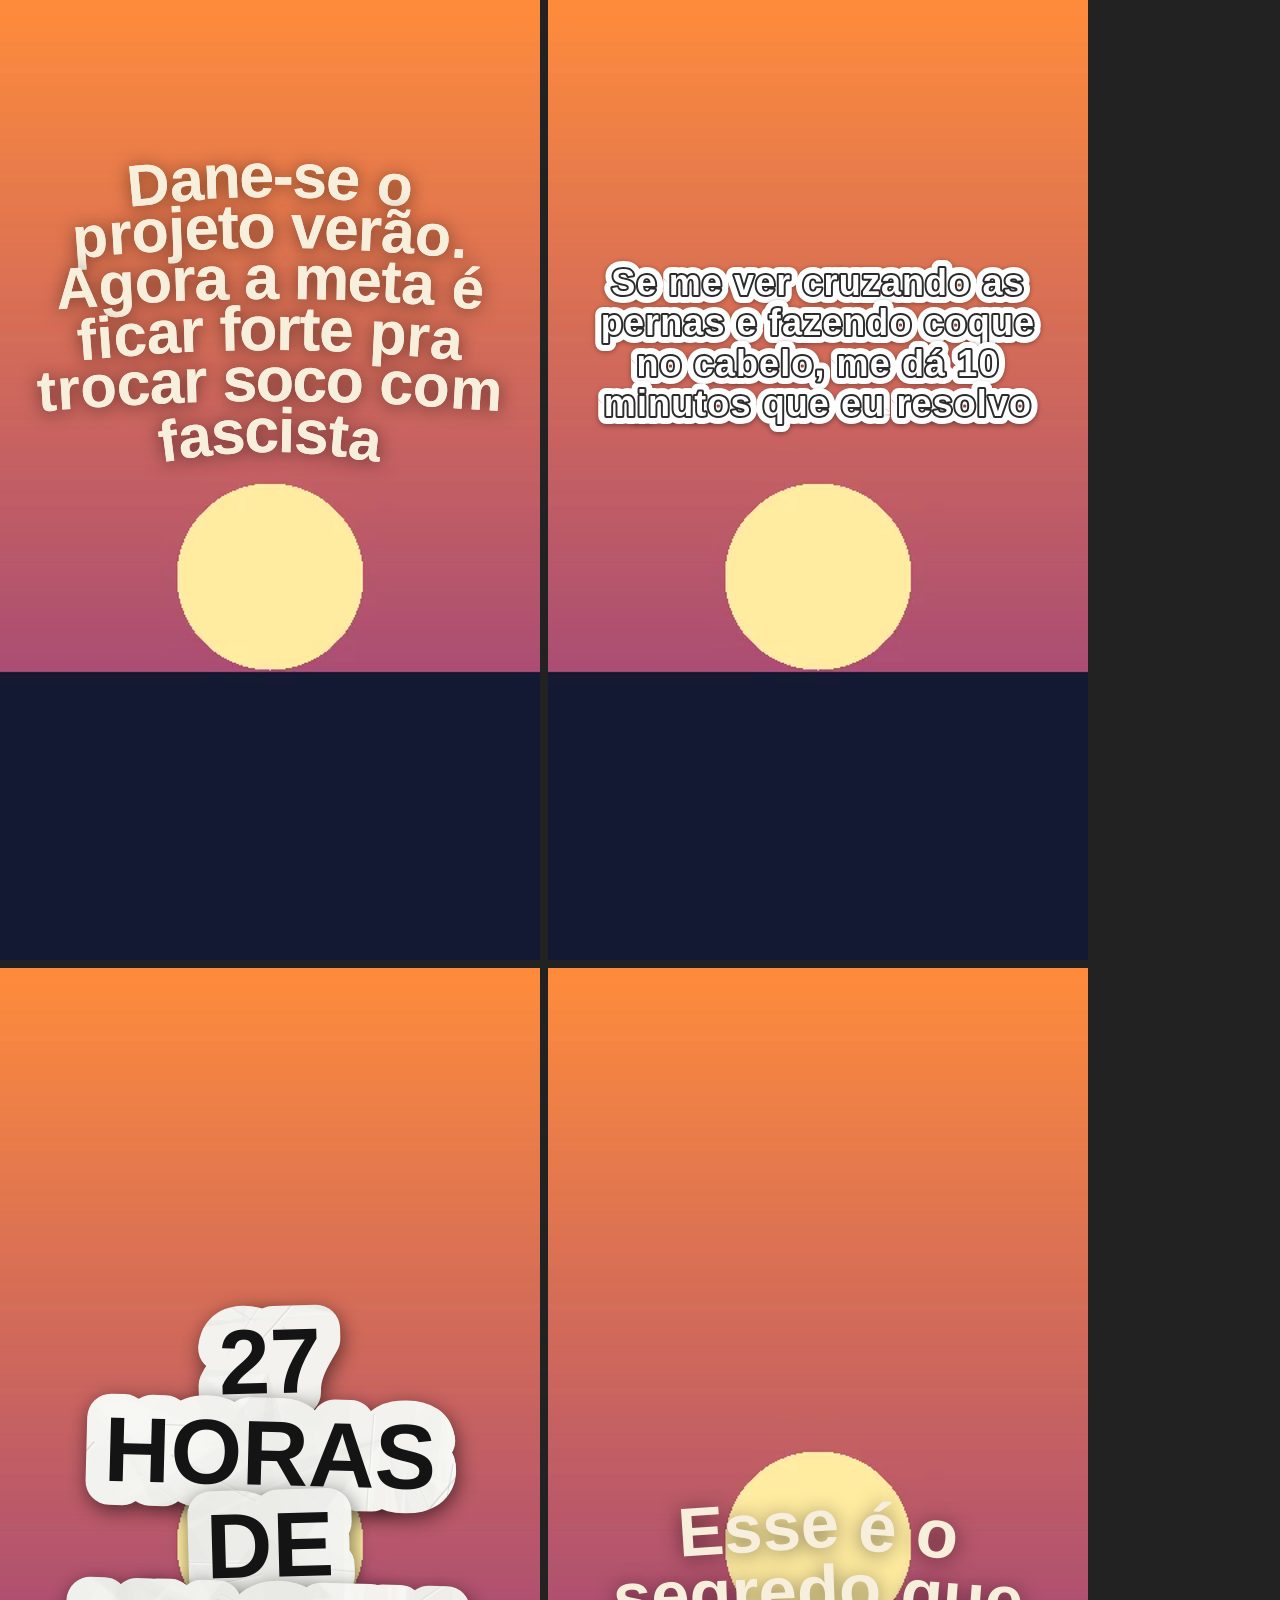
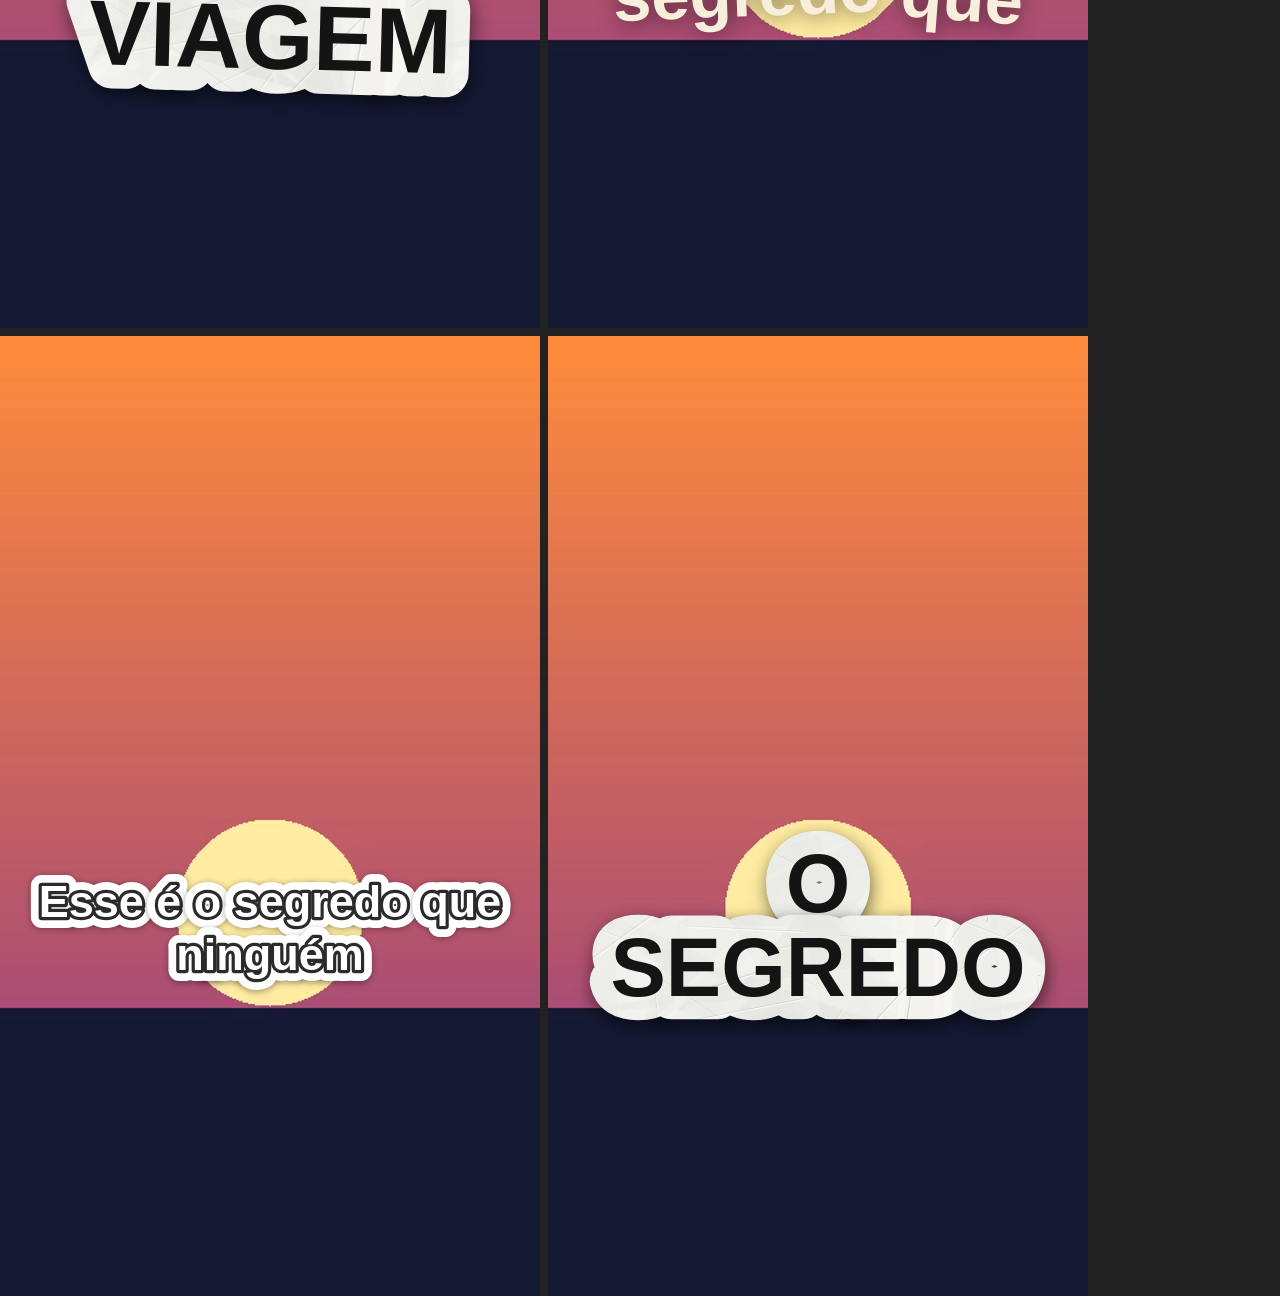
==== tests/t_textos.html @ 0cc743c4 "Versão 2.2: textos na tela nos estilos em alta - Serifa curvada (creme, linhas curvadas como lente)," ====
<!doctype html><meta charset="utf-8"><body style="margin:0;background:#222">
<div id="out" style="display:flex;flex-wrap:wrap;gap:8px"></div>
<script type="module">
import { drawTextBlock, drawCaption, groupWords, markEmphasis, ensureFonts, FONTS, TEXT_STYLES } from '../js/engine/captions.js';
await ensureFonts(Object.keys(FONTS));
const bg = new Image(); bg.src = 'bg.png'; await bg.decode();
const W = 540, H = 960, area = { x: W * 0.06, y: H * 0.12, w: W * 0.88, h: H * 0.7 };
const items = [
  ['block', 'serifa', 'Dane-se o projeto verão. Agora a meta é ficar forte pra trocar soco com fascista'],
  ['block', 'contorno', 'Se me ver cruzando as pernas e fazendo coque no cabelo, me dá 10 minutos que eu resolvo'],
  ['block', 'papel', '27 horas de viagem'],
  ['cap', 'serifa'], ['cap', 'contorno'], ['cap', 'papel'],
];
const words = 'Esse é o segredo que ninguém te conta sobre viajar barato'.split(' ').map((w, i) => ({ w, t0: i * 0.3, t1: i * 0.3 + 0.28 }));
for (const [k, id, txt] of items) {
  const c = document.createElement('canvas'); c.width = W; c.height = H; document.getElementById('out').append(c);
  const ctx = c.getContext('2d'); ctx.drawImage(bg, 0, 0, W, H);
  if (k === 'block') drawTextBlock(ctx, { text: txt, style: id, start: 0, dur: 99 }, 2, W, H, area);
  else drawCaption(ctx, groupWords(markEmphasis(words), id, W), 1.0, id, area, H * 0.62, {});
}
window.done = true;
</script>
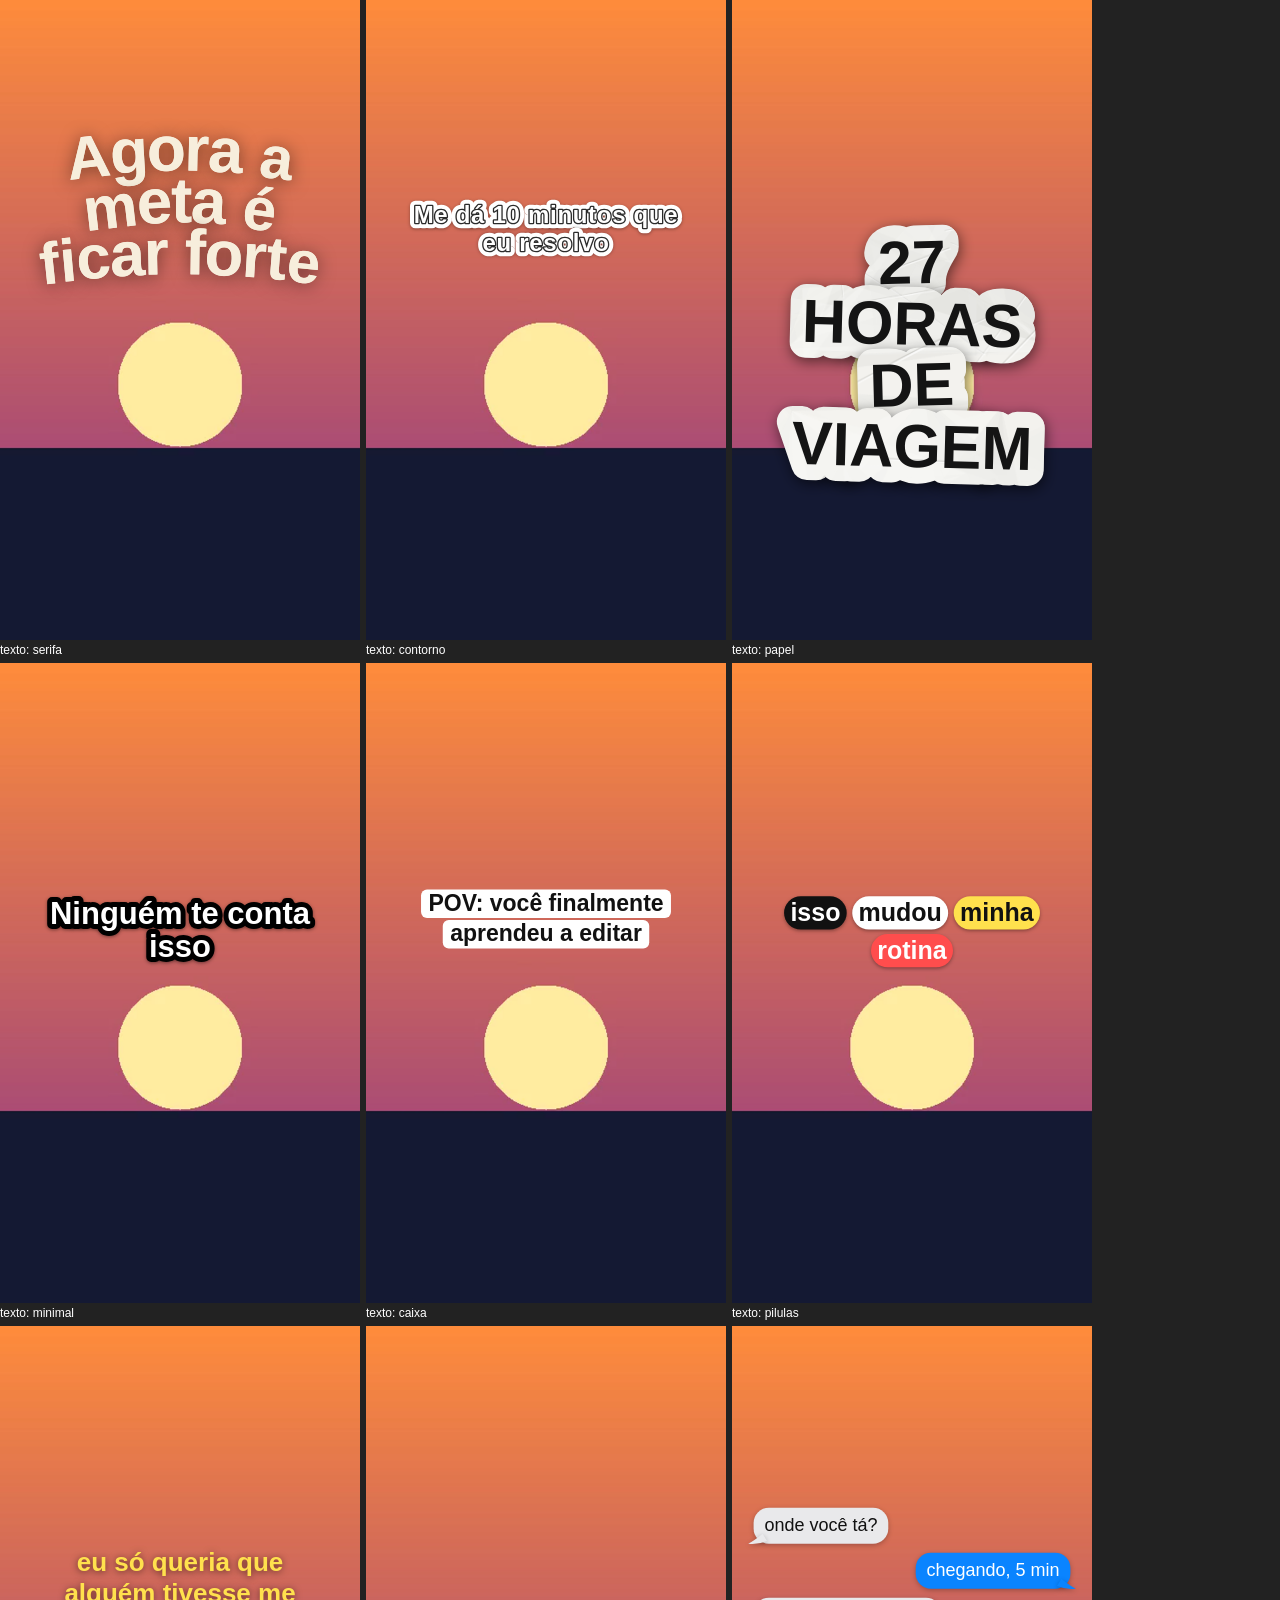
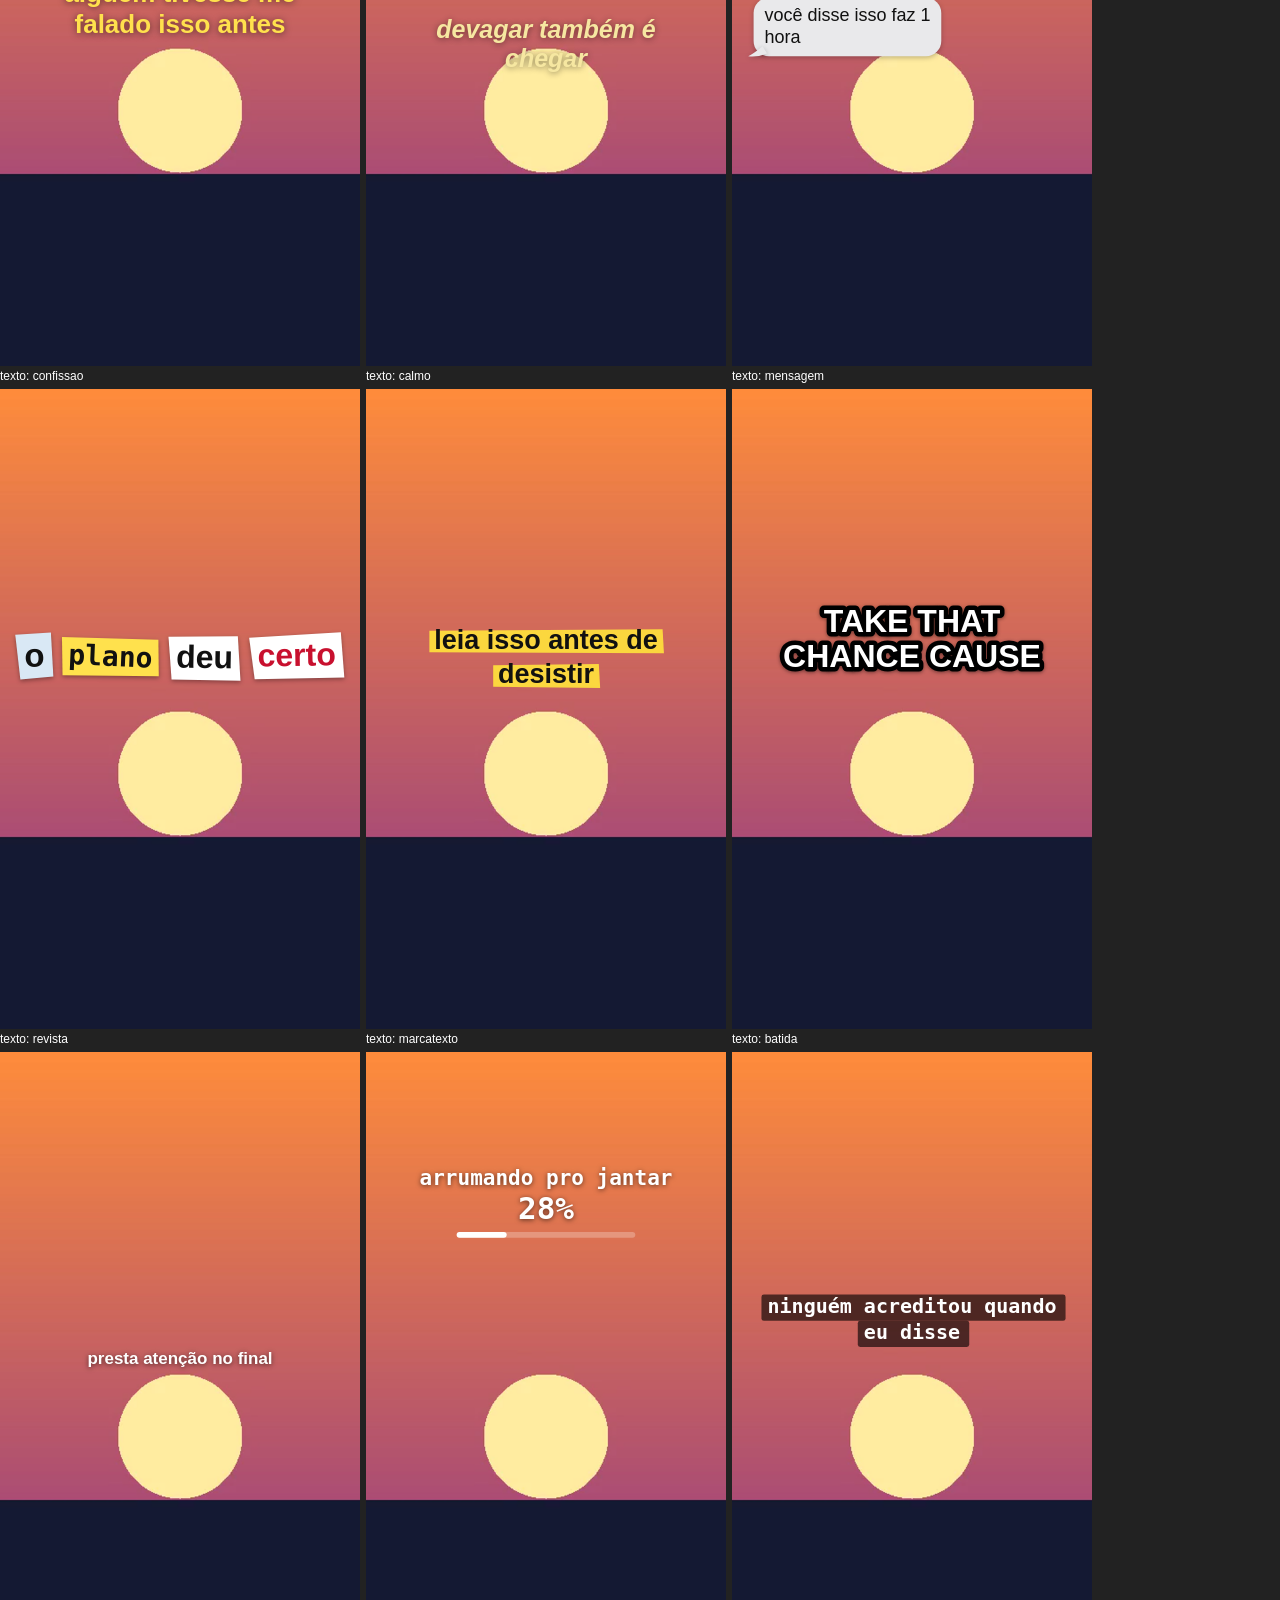
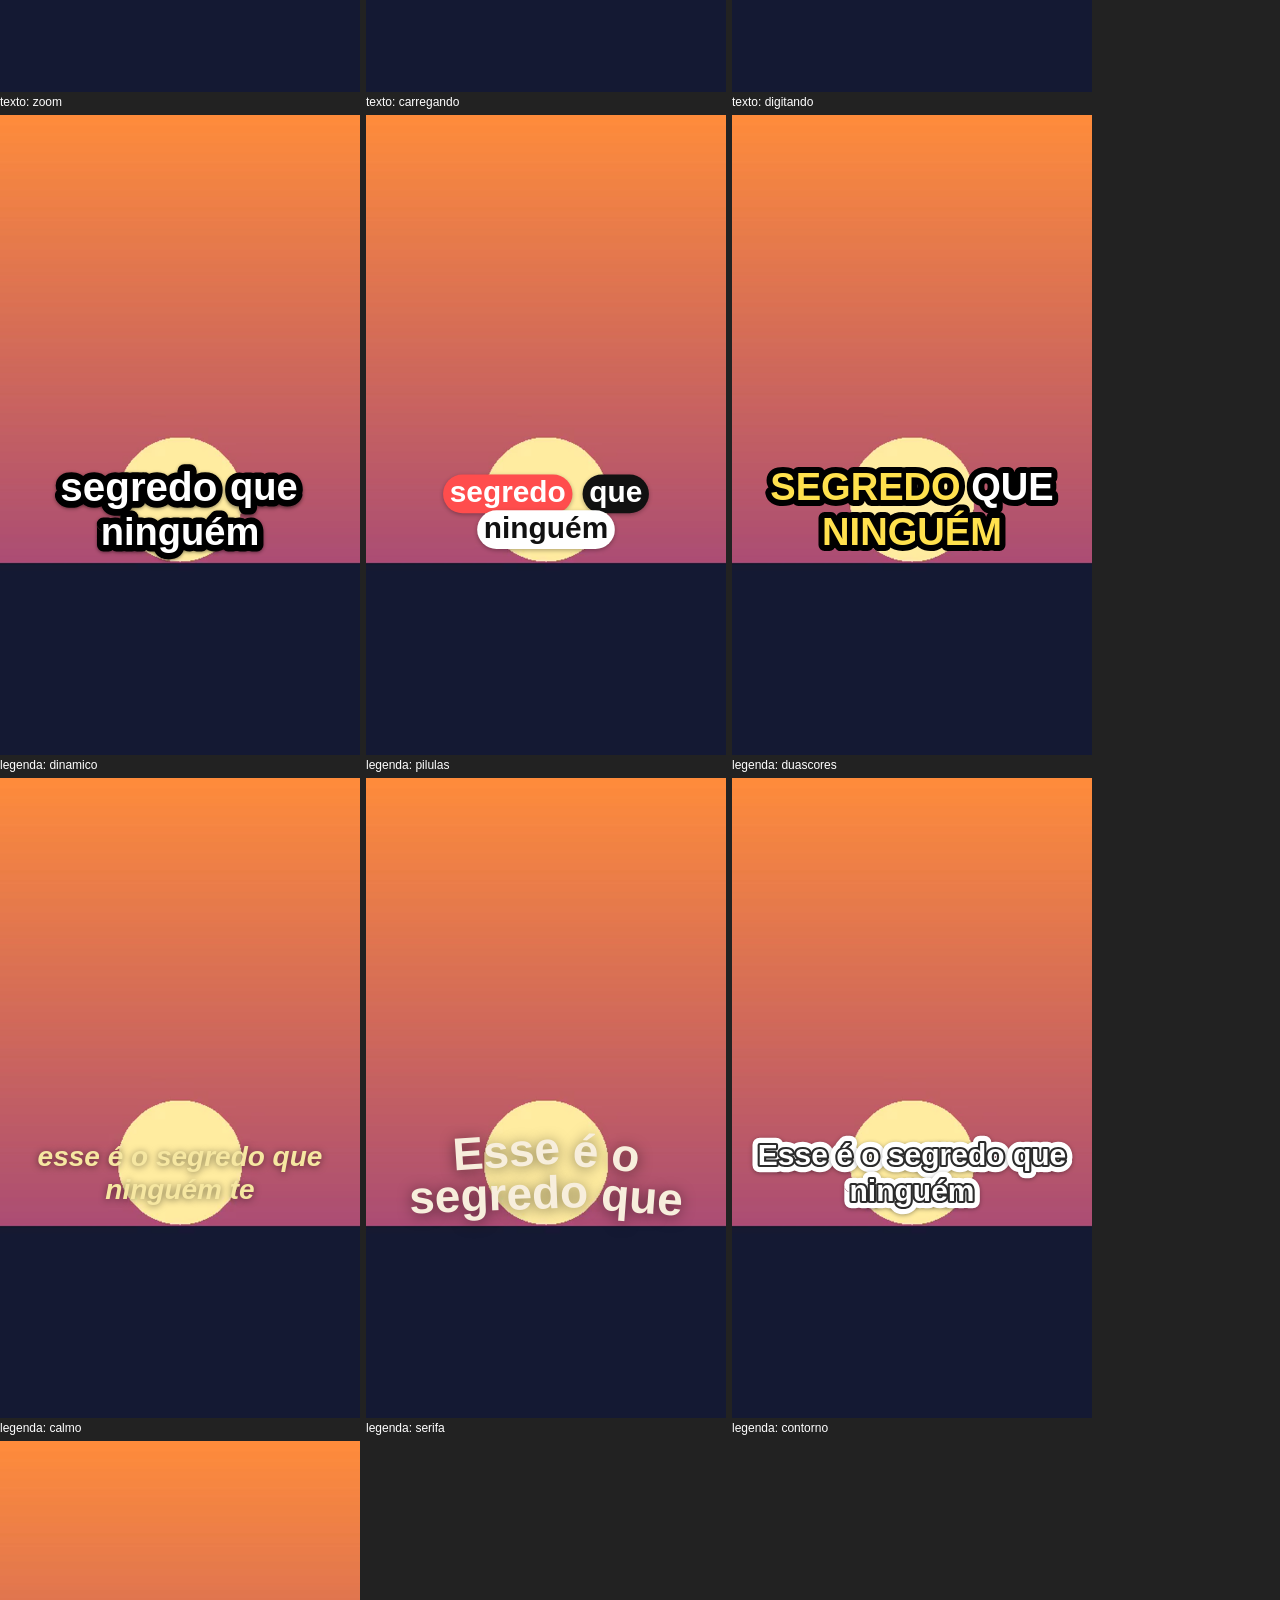
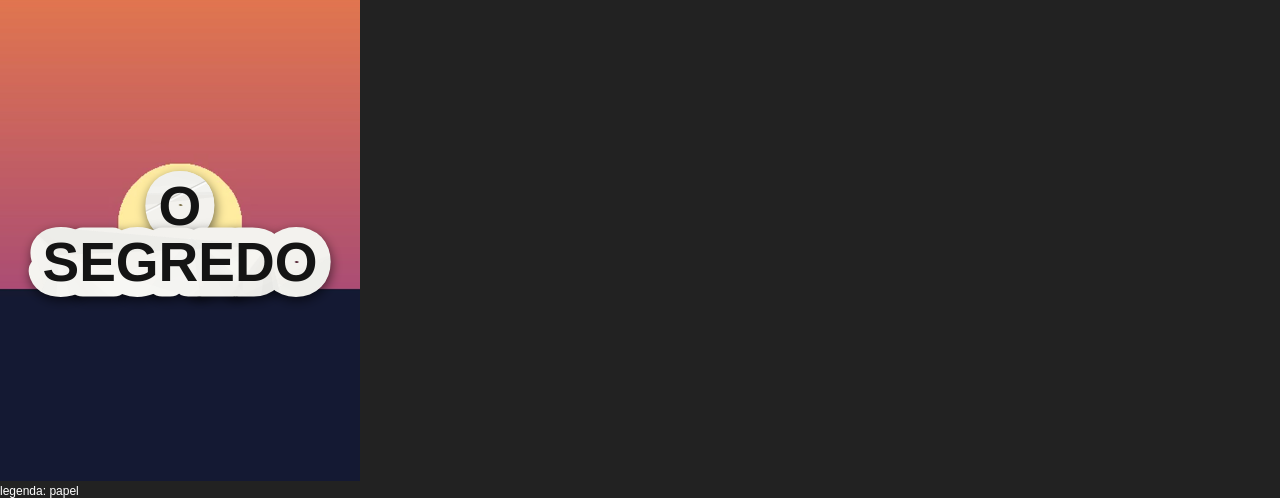
==== commit ee18e5b5: "Versão 2.3: mais 12 estilos de texto em alta - Texto na tela: minimalista dinâmico, caixa do TikTok," ====
--- a/tests/t_textos.html
+++ b/tests/t_textos.html
@@ -1,22 +1,15 @@
 <!doctype html><meta charset="utf-8"><body style="margin:0;background:#222">
-<div id="out" style="display:flex;flex-wrap:wrap;gap:8px"></div>
+<div id="out" style="display:flex;flex-wrap:wrap;gap:6px"></div>
 <script type="module">
-import { drawTextBlock, drawCaption, groupWords, markEmphasis, ensureFonts, FONTS, TEXT_STYLES } from '../js/engine/captions.js';
+import { drawTextBlock, drawCaption, groupWords, markEmphasis, ensureFonts, FONTS, TEXT_STYLES, CAPTION_STYLES } from '../js/engine/captions.js';
 await ensureFonts(Object.keys(FONTS));
 const bg = new Image(); bg.src = 'bg.png'; await bg.decode();
-const W = 540, H = 960, area = { x: W * 0.06, y: H * 0.12, w: W * 0.88, h: H * 0.7 };
-const items = [
-  ['block', 'serifa', 'Dane-se o projeto verão. Agora a meta é ficar forte pra trocar soco com fascista'],
-  ['block', 'contorno', 'Se me ver cruzando as pernas e fazendo coque no cabelo, me dá 10 minutos que eu resolvo'],
-  ['block', 'papel', '27 horas de viagem'],
-  ['cap', 'serifa'], ['cap', 'contorno'], ['cap', 'papel'],
-];
+const W = 360, H = 640, area = { x: W * 0.06, y: H * 0.12, w: W * 0.88, h: H * 0.7 };
+const T = +(new URLSearchParams(location.search).get('t') || 2.2);
 const words = 'Esse é o segredo que ninguém te conta sobre viajar barato'.split(' ').map((w, i) => ({ w, t0: i * 0.3, t1: i * 0.3 + 0.28 }));
-for (const [k, id, txt] of items) {
-  const c = document.createElement('canvas'); c.width = W; c.height = H; document.getElementById('out').append(c);
-  const ctx = c.getContext('2d'); ctx.drawImage(bg, 0, 0, W, H);
-  if (k === 'block') drawTextBlock(ctx, { text: txt, style: id, start: 0, dur: 99 }, 2, W, H, area);
-  else drawCaption(ctx, groupWords(markEmphasis(words), id, W), 1.0, id, area, H * 0.62, {});
-}
+const add = (label, fn) => { const d = document.createElement('div'); d.style.cssText = 'color:#fff;font:12px sans-serif;width:360px'; const c = document.createElement('canvas'); c.width = W; c.height = H; d.append(c, label); document.getElementById('out').append(d); const ctx = c.getContext('2d'); ctx.drawImage(bg, 0, 0, W, H); fn(ctx); };
+const only = new URLSearchParams(location.search).get('k');
+if (only !== 'cap') for (const [id, st] of Object.entries(TEXT_STYLES)) add('texto: ' + id, ctx => drawTextBlock(ctx, { text: st.sample, style: id, start: 0, dur: 8, beats: [0.3, 0.8, 1.3, 1.8, 2.3, 2.8, 3.3] }, T, W, H, area));
+if (only !== 'txt') for (const id of ['dinamico', 'pilulas', 'duascores', 'calmo', 'serifa', 'contorno', 'papel']) add('legenda: ' + id, ctx => drawCaption(ctx, groupWords(markEmphasis(words), id, W), 1.0, id, area, H * 0.62, {}));
 window.done = true;
-</script>
+</script>
